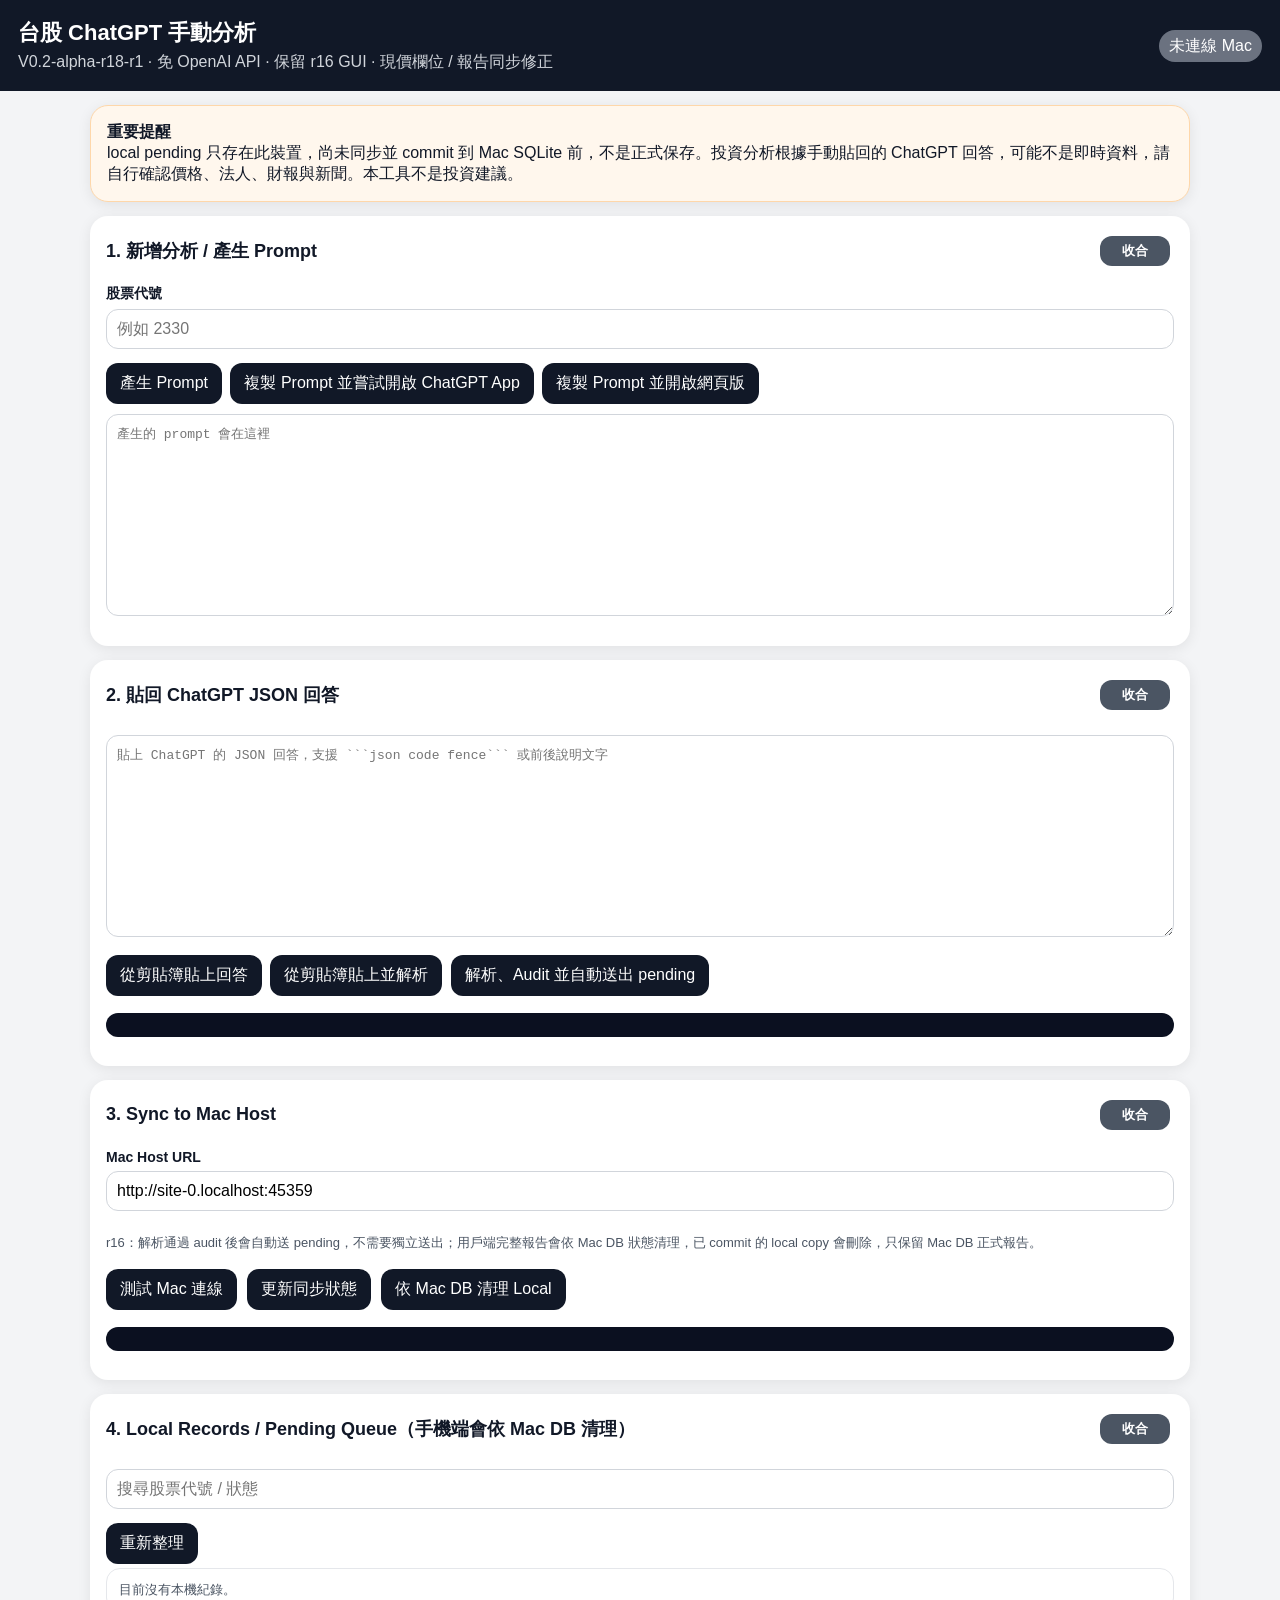
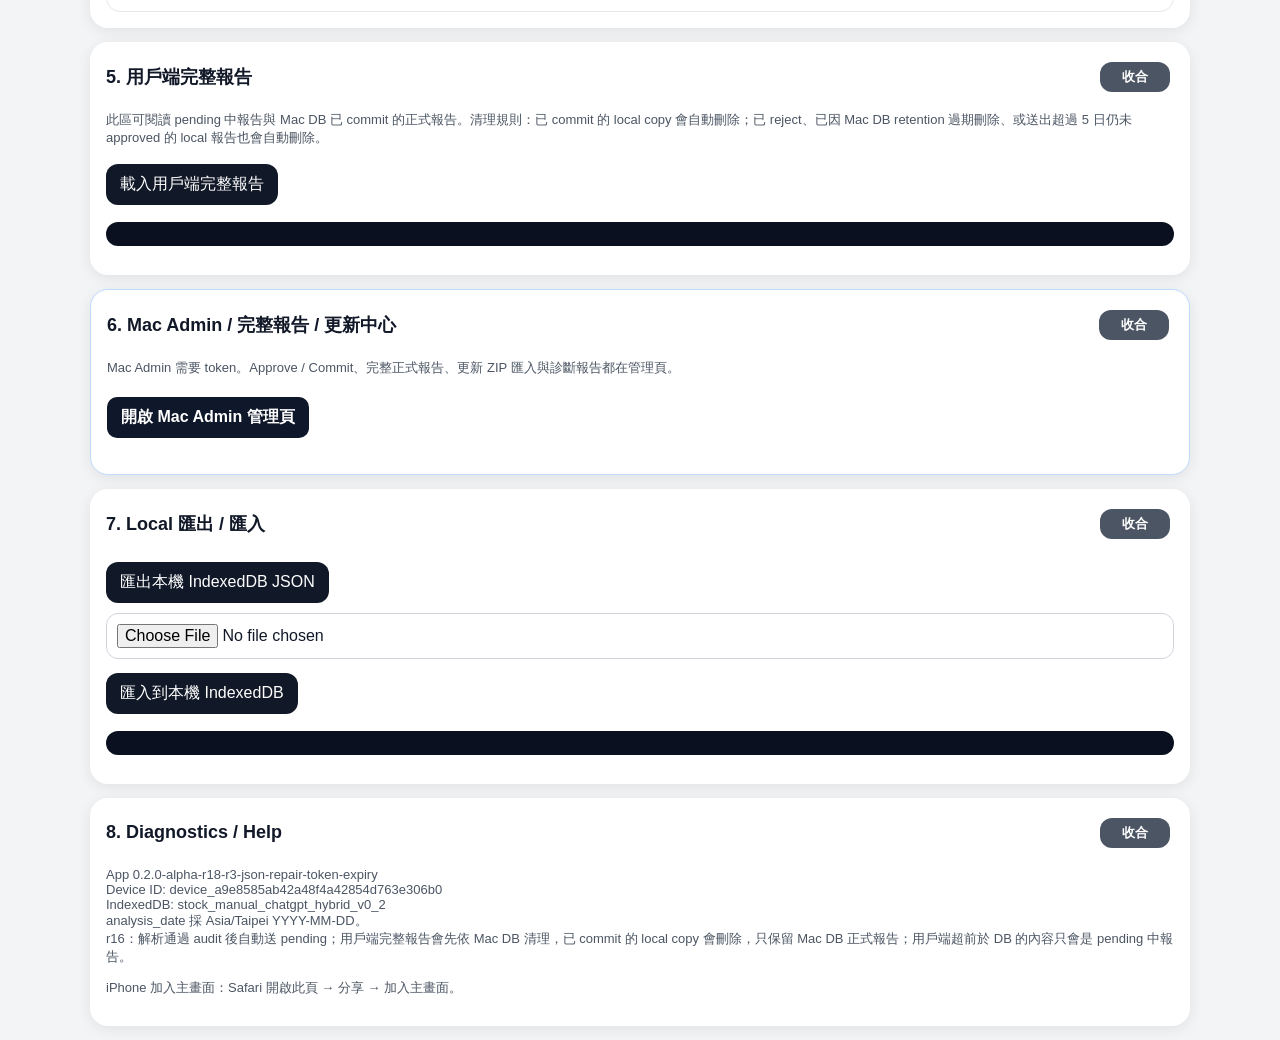
==== index.html @ 197cdb58 "Deploy r18-r3 frontend" ====
<!doctype html>
<html lang="zh-Hant">
<head>
  <meta charset="utf-8">
  <meta name="viewport" content="width=device-width, initial-scale=1, viewport-fit=cover">
  <meta name="apple-mobile-web-app-capable" content="yes">
  <meta name="apple-mobile-web-app-title" content="Stock Manual AI">
  <meta name="theme-color" content="#111827">
  <link rel="manifest" href="manifest.json">
  <link rel="stylesheet" href="styles.css">
  <title>台股 ChatGPT 手動分析 Hybrid V0.2-alpha</title>
</head>
<body>
  <header class="topbar">
    <div>
      <h1>台股 ChatGPT 手動分析</h1>
      <p>V0.2-alpha-r18-r1 · 免 OpenAI API · 保留 r16 GUI · 現價欄位 / 報告同步修正</p>
    </div>
    <span id="netBadge" class="badge">未連線 Mac</span>
  </header>

  <main class="layout">
    <section class="card warning">
      <b>重要提醒</b><br>
      local pending 只存在此裝置，尚未同步並 commit 到 Mac SQLite 前，不是正式保存。投資分析根據手動貼回的 ChatGPT 回答，可能不是即時資料，請自行確認價格、法人、財報與新聞。本工具不是投資建議。
    </section>

    <section class="card">
      <h2>1. 新增分析 / 產生 Prompt</h2>
      <label>股票代號</label>
      <input id="stockId" placeholder="例如 2330" inputmode="text">
      <button id="btnGenerate">產生 Prompt</button>
      <button id="btnCopyOpenChatGPTApp">複製 Prompt 並嘗試開啟 ChatGPT App</button>
      <button id="btnCopyOpenChatGPTWeb">複製 Prompt 並開啟網頁版</button>
      <textarea id="promptBox" rows="12" placeholder="產生的 prompt 會在這裡"></textarea>
    </section>

    <section class="card">
      <h2>2. 貼回 ChatGPT JSON 回答</h2>
      <textarea id="responseBox" rows="12" placeholder="貼上 ChatGPT 的 JSON 回答，支援 ```json code fence``` 或前後說明文字"></textarea>
      <button id="btnPasteResponse">從剪貼簿貼上回答</button>
      <button id="btnPasteParse">從剪貼簿貼上並解析</button>
      <button id="btnParseSave">解析、Audit 並自動送出 pending</button>
      <pre id="parseResult" class="output"></pre>
    </section>

    <section class="card">
      <h2>3. Sync to Mac Host</h2>
      <label>Mac Host URL</label>
      <input id="hostUrl" placeholder="http://192.168.x.x:8765">
      <p class="small">r16：解析通過 audit 後會自動送 pending，不需要獨立送出；用戶端完整報告會依 Mac DB 狀態清理，已 commit 的 local copy 會刪除，只保留 Mac DB 正式報告。</p>
      <div class="row">
        <button id="btnHealth">測試 Mac 連線</button>
        <button id="btnPullStatus">更新同步狀態</button>
        <button id="btnCleanupLocal">依 Mac DB 清理 Local</button>
      </div>
      <pre id="syncResult" class="output"></pre>
    </section>

    <section class="card">
      <h2>4. Local Records / Pending Queue（手機端會依 Mac DB 清理）</h2>
      <input id="searchBox" placeholder="搜尋股票代號 / 狀態">
      <button id="btnRefreshLocal">重新整理</button>
      <div id="localList" class="list"></div>
    </section>


    <section class="card">
      <h2>5. 用戶端完整報告</h2>
      <p class="small">此區可閱讀 pending 中報告與 Mac DB 已 commit 的正式報告。清理規則：已 commit 的 local copy 會自動刪除；已 reject、已因 Mac DB retention 過期刪除、或送出超過 5 日仍未 approved 的 local 報告也會自動刪除。</p>
      <button id="btnLoadClientReports">載入用戶端完整報告</button>
      <div id="clientReportList" class="list"></div>
      <pre id="clientReportResult" class="output"></pre>
    </section>
    <section class="card admin">
      <h2>6. Mac Admin / 完整報告 / 更新中心</h2>
      <p class="small">Mac Admin 需要 token。Approve / Commit、完整正式報告、更新 ZIP 匯入與診斷報告都在管理頁。</p>
      <p><a class="buttonlink" href="/admin.html">開啟 Mac Admin 管理頁</a></p>
    </section>

    <section class="card">
      <h2>7. Local 匯出 / 匯入</h2>
      <button id="btnExportLocal">匯出本機 IndexedDB JSON</button>
      <input type="file" id="importFile" accept="application/json">
      <button id="btnImportLocal">匯入到本機 IndexedDB</button>
      <pre id="backupResult" class="output"></pre>
    </section>

    <section class="card">
      <h2>8. Diagnostics / Help</h2>
      <div id="diagBox" class="small"></div>
      <p class="small">iPhone 加入主畫面：Safari 開啟此頁 → 分享 → 加入主畫面。</p>
    </section>
  </main>

<script src="app.js?v=r16"></script>
</body>
</html>
---- styles.css ----
:root{font-family:-apple-system,BlinkMacSystemFont,"Segoe UI",sans-serif;color:#111827;background:#f3f4f6}body{margin:0}.topbar{background:#111827;color:#fff;padding:18px;display:flex;justify-content:space-between;gap:12px;align-items:center}.topbar h1{margin:0;font-size:22px}.topbar p{margin:4px 0 0;color:#d1d5db}.layout{max-width:1100px;margin:0 auto;padding:14px;display:grid;gap:14px}.card{background:#fff;border-radius:18px;padding:16px;box-shadow:0 3px 14px rgba(0,0,0,.08)}.card h2{margin-top:0;font-size:18px}.warning{background:#fff7ed;border:1px solid #fed7aa}.admin{border:1px solid #bfdbfe}label{display:block;margin-top:10px;font-size:14px;font-weight:600}input,textarea{width:100%;box-sizing:border-box;margin:6px 0 10px;border:1px solid #d1d5db;border-radius:12px;padding:10px;font:inherit}textarea{font-family:ui-monospace,SFMono-Regular,Menlo,monospace;font-size:13px}button,.buttonlink{border:0;background:#111827;color:#fff;padding:10px 14px;border-radius:12px;text-decoration:none;display:inline-block;margin:4px 4px 4px 0;font:inherit}button.secondary{background:#4b5563}button.danger{background:#991b1b}.badge{background:#6b7280;border-radius:999px;padding:6px 10px;white-space:nowrap}.badge.ok{background:#047857}.badge.warn{background:#b45309}.row{display:flex;gap:6px;flex-wrap:wrap}.output{background:#0b1020;color:#d1fae5;padding:12px;border-radius:12px;overflow:auto;max-height:320px}.list{display:grid;gap:10px}.item{border:1px solid #e5e7eb;border-radius:14px;padding:12px}.item h3{margin:0 0 6px}.meta{font-size:13px;color:#4b5563}.status{font-weight:700;padding:3px 8px;border-radius:999px;background:#e5e7eb}.status.pending_local{background:#fef3c7}.status.pending_submitted{background:#dbeafe}.status.approved{background:#ccfbf1}.status.committed{background:#dcfce7}.status.rejected,.status.failed,.status.sync_error{background:#fee2e2}.status.duplicate_blocked,.status.revision_required{background:#fde68a}.small{font-size:13px;color:#4b5563;white-space:pre-wrap}@media(max-width:700px){.topbar{display:block}.layout{padding:10px}.card{border-radius:14px;padding:12px}button,.buttonlink{width:100%;text-align:center}.row button{width:auto}.topbar h1{font-size:20px}}
.admin-hero { border-bottom: 1px solid #ddd; }
.danger-note { border-left: 5px solid #b45309; }
.record details pre { white-space: pre-wrap; overflow-x: auto; }
code { background: rgba(0,0,0,0.06); padding: 0.1rem 0.25rem; border-radius: 0.25rem; }

button:disabled{background:#9ca3af;color:#f3f4f6;cursor:not-allowed}
.buttonlink{display:inline-block;background:#0f172a;color:white;text-decoration:none;padding:10px 14px;border-radius:10px;font-weight:700}
.buttonlink:visited{color:white}

.report-detail { white-space: normal; }
.report-readable { display: grid; gap: 12px; }
.report-header-card { background:#f8fafc; border:1px solid #e5e7eb; border-radius:16px; padding:14px; }
.score-grid { display:grid; grid-template-columns: repeat(auto-fit, minmax(140px, 1fr)); gap:10px; margin:10px 0; }
.score-card { background:#fff; border:1px solid #e5e7eb; border-radius:14px; padding:12px; }
.score-number { font-size:24px; font-weight:800; }
.report-section { background:#fff; border:1px solid #e5e7eb; border-radius:14px; padding:12px; }
.price-grid { display:grid; grid-template-columns: repeat(auto-fit, minmax(180px, 1fr)); gap:10px; }
.price-card { border-left:4px solid #0f172a; background:#f8fafc; border-radius:12px; padding:10px; }
.report-section ul { padding-left: 22px; }
.raw-box { white-space: pre-wrap; max-height: 260px; overflow:auto; background:#0b1020; color:#d1fae5; padding:10px; border-radius:12px; }

/* r10: committed report readability + resizable reading pane */
.report-detail.output {
  background: #ffffff;
  color: #111827;
  border: 1px solid #d1d5db;
  box-shadow: inset 0 0 0 1px rgba(17,24,39,0.03);
  max-height: none;
  min-height: 420px;
  height: 62vh;
  resize: vertical;
  overflow: auto;
  line-height: 1.62;
}
.report-detail.output * { color: inherit; }
.report-readable {
  color: #111827;
  font-size: 16px;
}
.report-readable p,
.report-readable li,
.report-readable .small {
  color: #374151;
}
.report-readable h2,
.report-readable h3,
.report-readable h4,
.report-readable b {
  color: #0f172a;
}
.report-header-card {
  background: #f8fafc;
  border: 1px solid #cbd5e1;
  color: #111827;
}
.report-section {
  background: #ffffff;
  border: 1px solid #cbd5e1;
  color: #111827;
}
.score-grid { align-items: stretch; }
.score-card {
  background: #f9fafb;
  border: 1px solid #d1d5db;
  color: #111827;
}
.score-number {
  color: #0f172a !important;
}
.price-card {
  background: #f8fafc;
  border: 1px solid #dbe2ea;
  border-left: 5px solid #1e3a8a;
  color: #111827;
}
.report-readable code {
  color: #111827;
  background: #e5e7eb;
}
.report-resize-hint {
  color: #4b5563;
  font-size: 13px;
  margin: 6px 0 10px;
}
.report-toolbar {
  display:flex;
  gap:8px;
  flex-wrap:wrap;
  align-items:center;
  margin: 8px 0 10px;
}
.report-toolbar button { padding: 8px 10px; }
@media(max-width:700px){
  .report-detail.output { min-height: 360px; height: 58vh; resize: vertical; }
  .report-readable { font-size: 16px; }
  .report-readable h2 { font-size: 19px; }
  .score-number { font-size: 22px; }
}

/* r16: collapsible sections and compact report cards */
.card{position:relative}
.card>h2{display:flex;align-items:center;justify-content:space-between;gap:10px;cursor:default}
.collapse-toggle{font-size:13px;padding:6px 10px;margin-left:auto;min-width:70px}
.card.collapsed > :not(h2){display:none!important}
.compact-report-card .embedded-report{margin-top:12px;border-top:1px solid #e5e7eb;padding-top:12px}
.client-report-readable{margin-top:10px}
@media(max-width:700px){.collapse-toggle{width:auto!important}.card>h2{font-size:17px}}

/* r16: horizontal report rows */
.report-row-card{padding:0.95rem 1rem;}
.report-row-main{display:grid;grid-template-columns:minmax(220px,2.1fr) minmax(130px,0.85fr) minmax(130px,0.9fr) minmax(110px,0.7fr);gap:0.65rem 1rem;align-items:center;color:#111827;}
.report-row-main .report-col{font-size:0.98rem;color:#374151;}
.report-row-main .report-name{font-size:1.12rem;color:#111827;}
.label-inline{display:block;font-size:0.78rem;color:#6b7280;font-weight:700;margin-bottom:0.12rem;}
.report-actions{margin-top:0.65rem;}
@media (max-width: 760px){.report-row-main{grid-template-columns:1fr;gap:0.35rem}.report-row-main .report-name{font-size:1.08rem}.report-actions button{width:100%;}}


/* r18-r1 minimal layout hardening: preserve r16 UI, only prevent overflow/cropped pending/report rows */
.record, .item, .report-readable, .report-detail, .output { max-width: 100%; box-sizing: border-box; }
.record code, .item code, .meta code, code { overflow-wrap: anywhere; word-break: break-word; white-space: normal; }
.record pre, .item pre, details pre, .raw-box { white-space: pre-wrap; overflow-wrap: anywhere; word-break: break-word; }
.report-row-main { min-width: 0; }
.report-row-main .report-col, .report-row-main .report-name { min-width: 0; overflow-wrap: anywhere; }


/* r18-r2 final polish: prevent approved/pending badges from overlapping title text */
.badge,
.status,
.status-badge,
.status-inline {
  display: inline-flex;
  align-items: center;
  max-width: 100%;
  width: auto;
  white-space: nowrap;
  line-height: 1.25;
  margin-left: 0.35rem;
  vertical-align: baseline;
}
.record b + .badge,
.record b + .status,
.report-name b + .status {
  margin-left: 0.5rem;
}
@media (max-width: 760px) {
  .badge,
  .status,
  .status-badge,
  .status-inline {
    display: inline-flex;
    margin-top: 0.25rem;
    margin-left: 0.25rem;
  }
}

/* Place current price as a primary reference before entry-price / target sections */
.price-highlight {
  display: block;
  margin: 0.75rem 0 0.85rem 0;
  padding: 0.75rem 0.9rem;
  border: 1px solid #cbd5e1;
  border-radius: 12px;
  background: #f8fafc;
  font-weight: 600;
  overflow-wrap: anywhere;
}
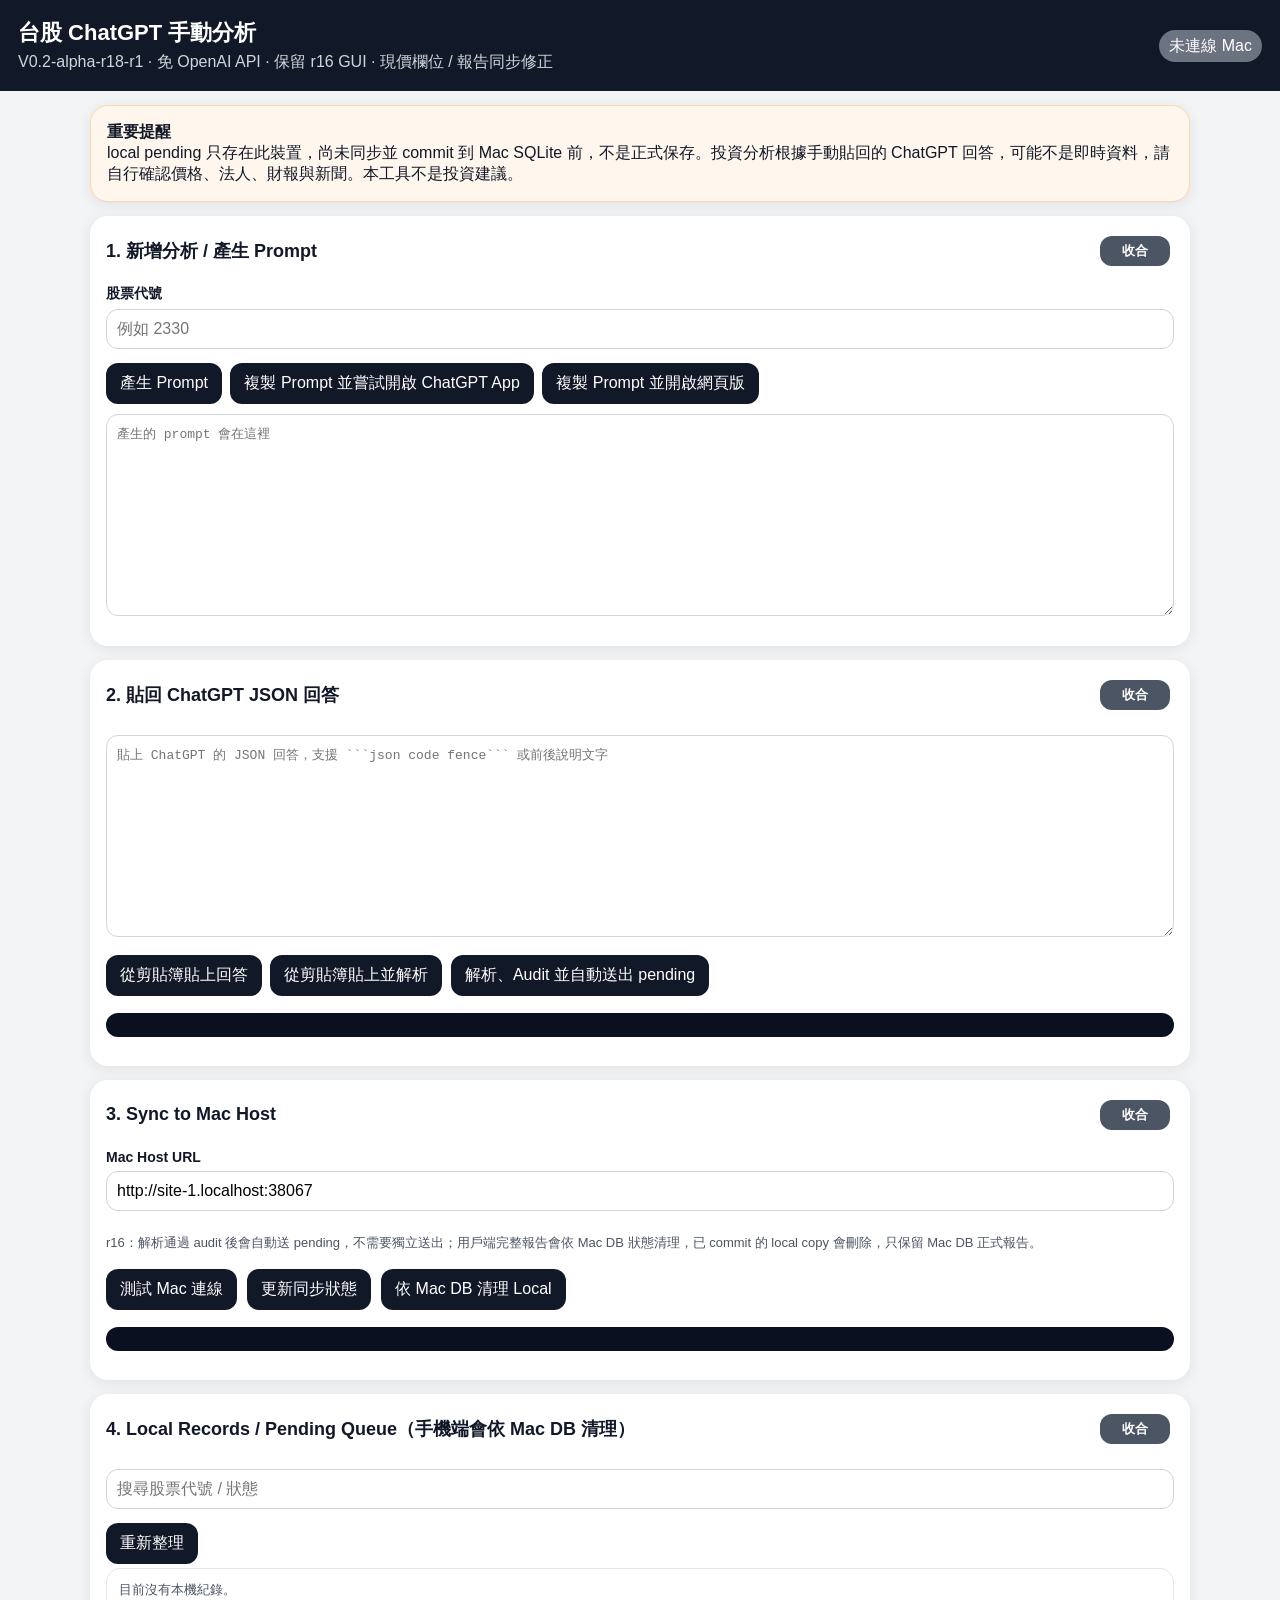
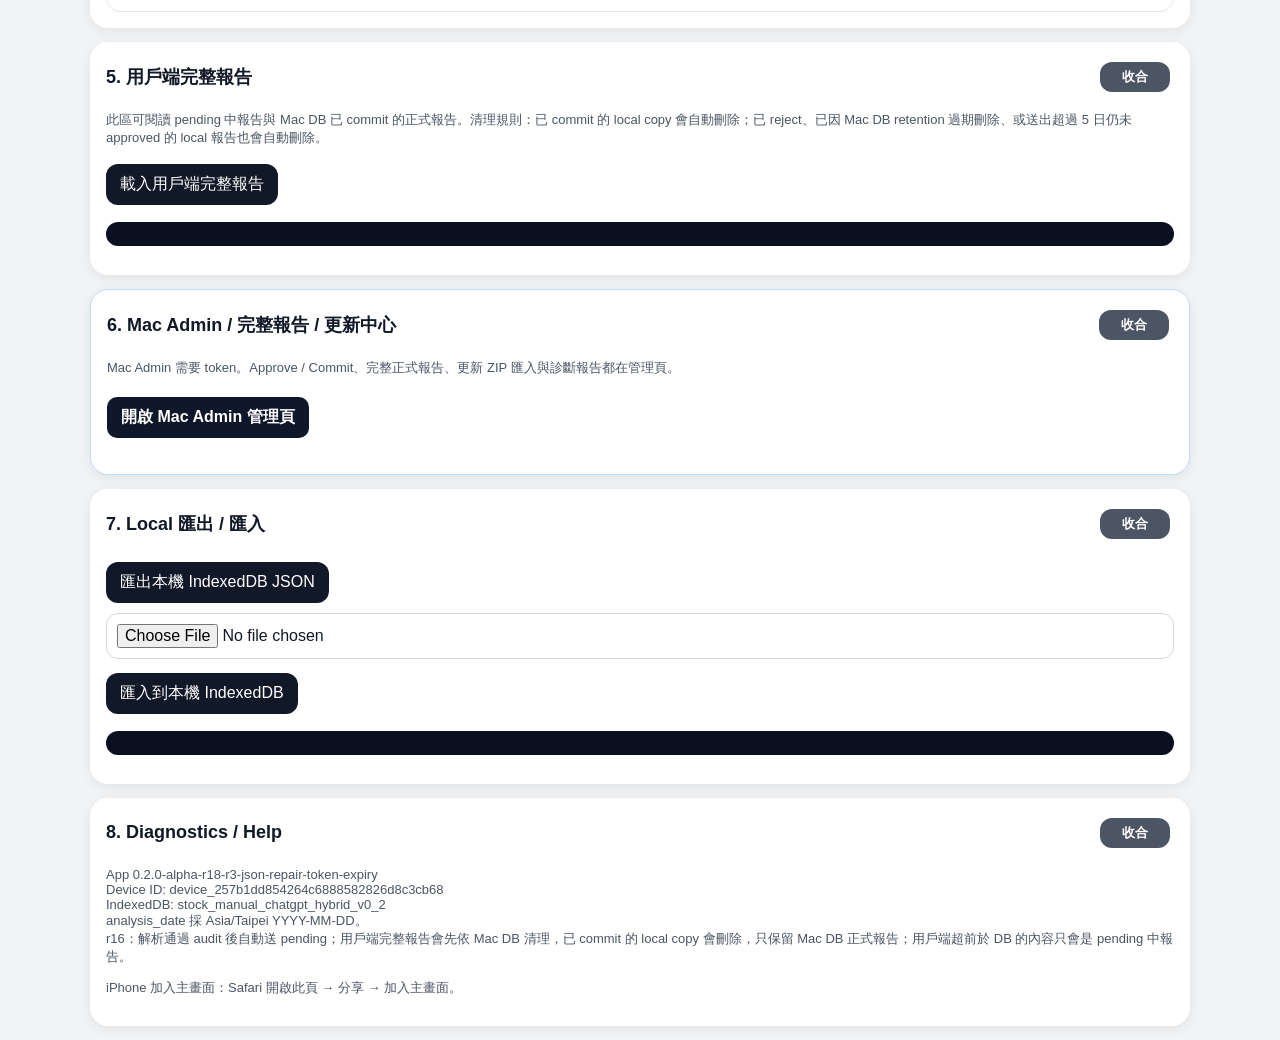
==== commit db1c010d: "r5_fix" ====
--- a/index.html
+++ b/index.html
@@ -75,7 +75,7 @@
     <section class="card admin">
       <h2>6. Mac Admin / 完整報告 / 更新中心</h2>
       <p class="small">Mac Admin 需要 token。Approve / Commit、完整正式報告、更新 ZIP 匯入與診斷報告都在管理頁。</p>
-      <p><a class="buttonlink" href="/admin.html">開啟 Mac Admin 管理頁</a></p>
+      <p><a class="buttonlink" href="admin.html">開啟 Mac Admin 管理頁</a></p>
     </section>
 
     <section class="card">
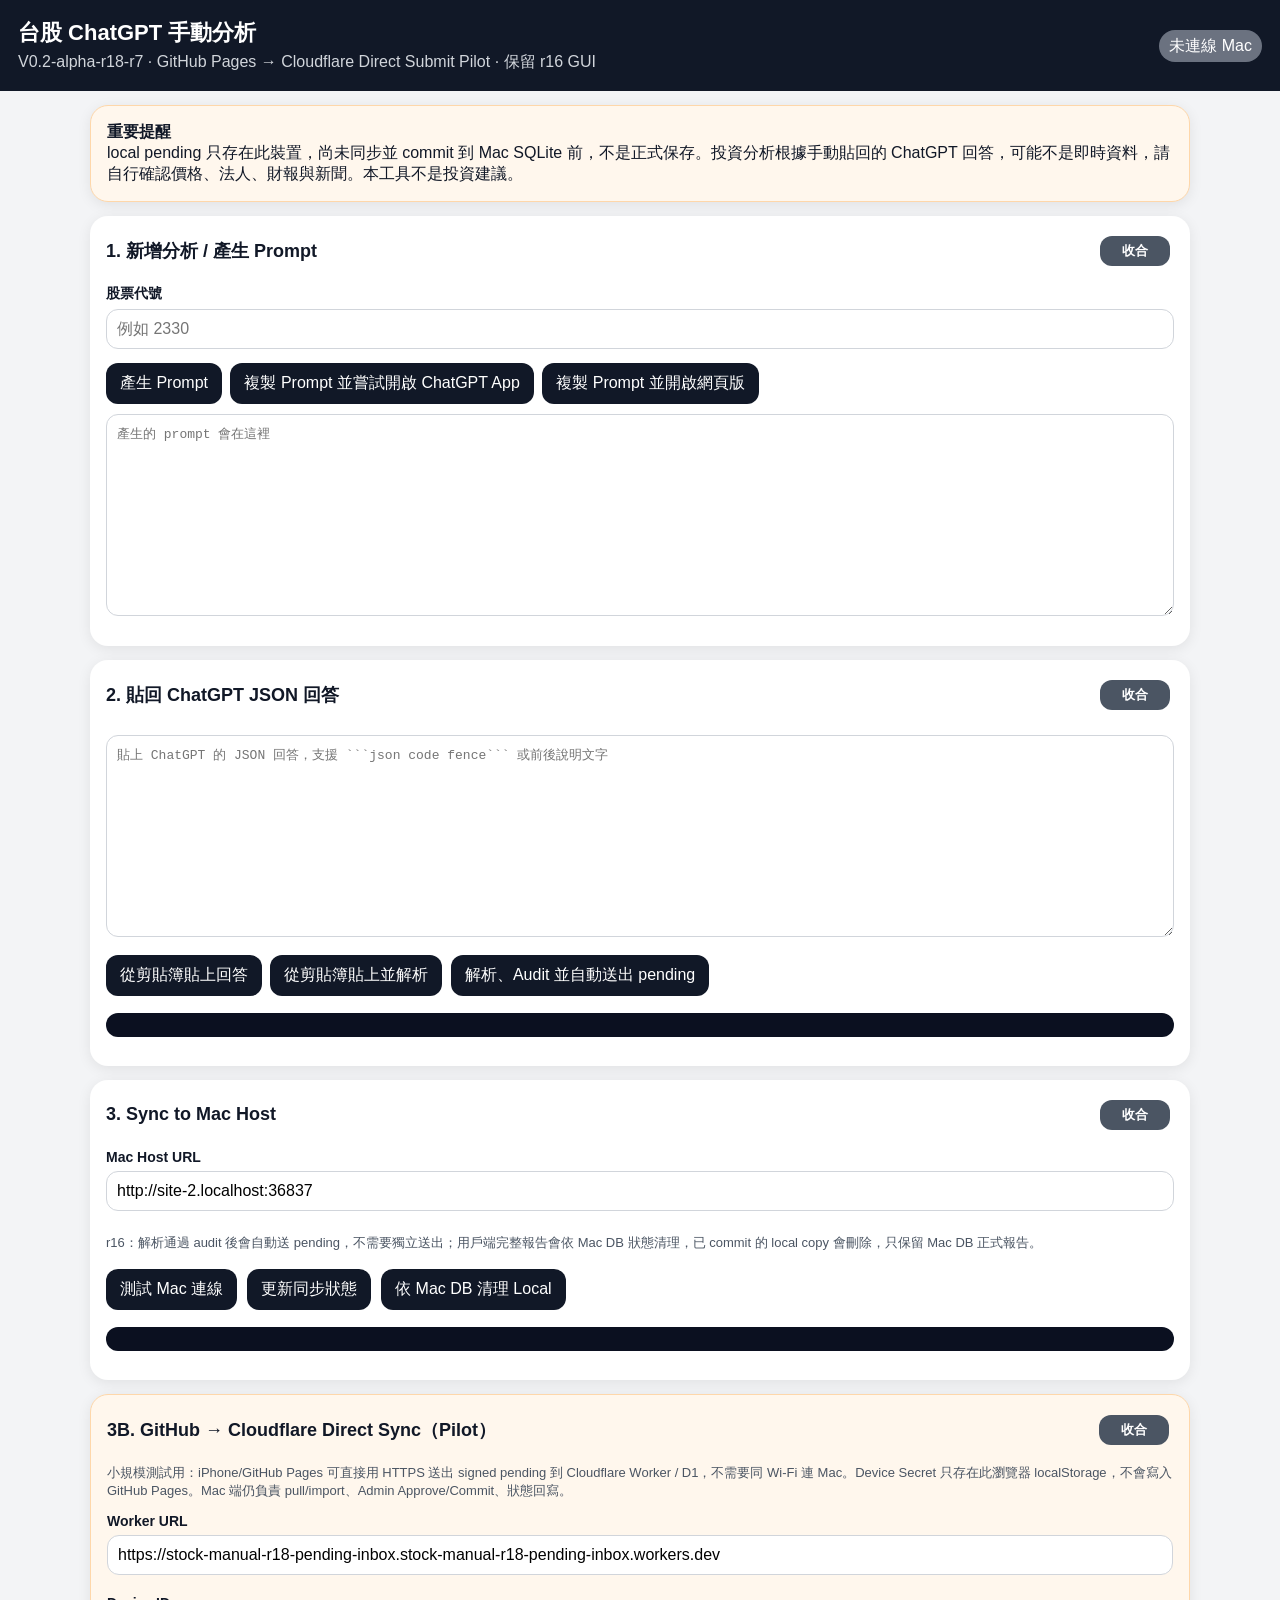
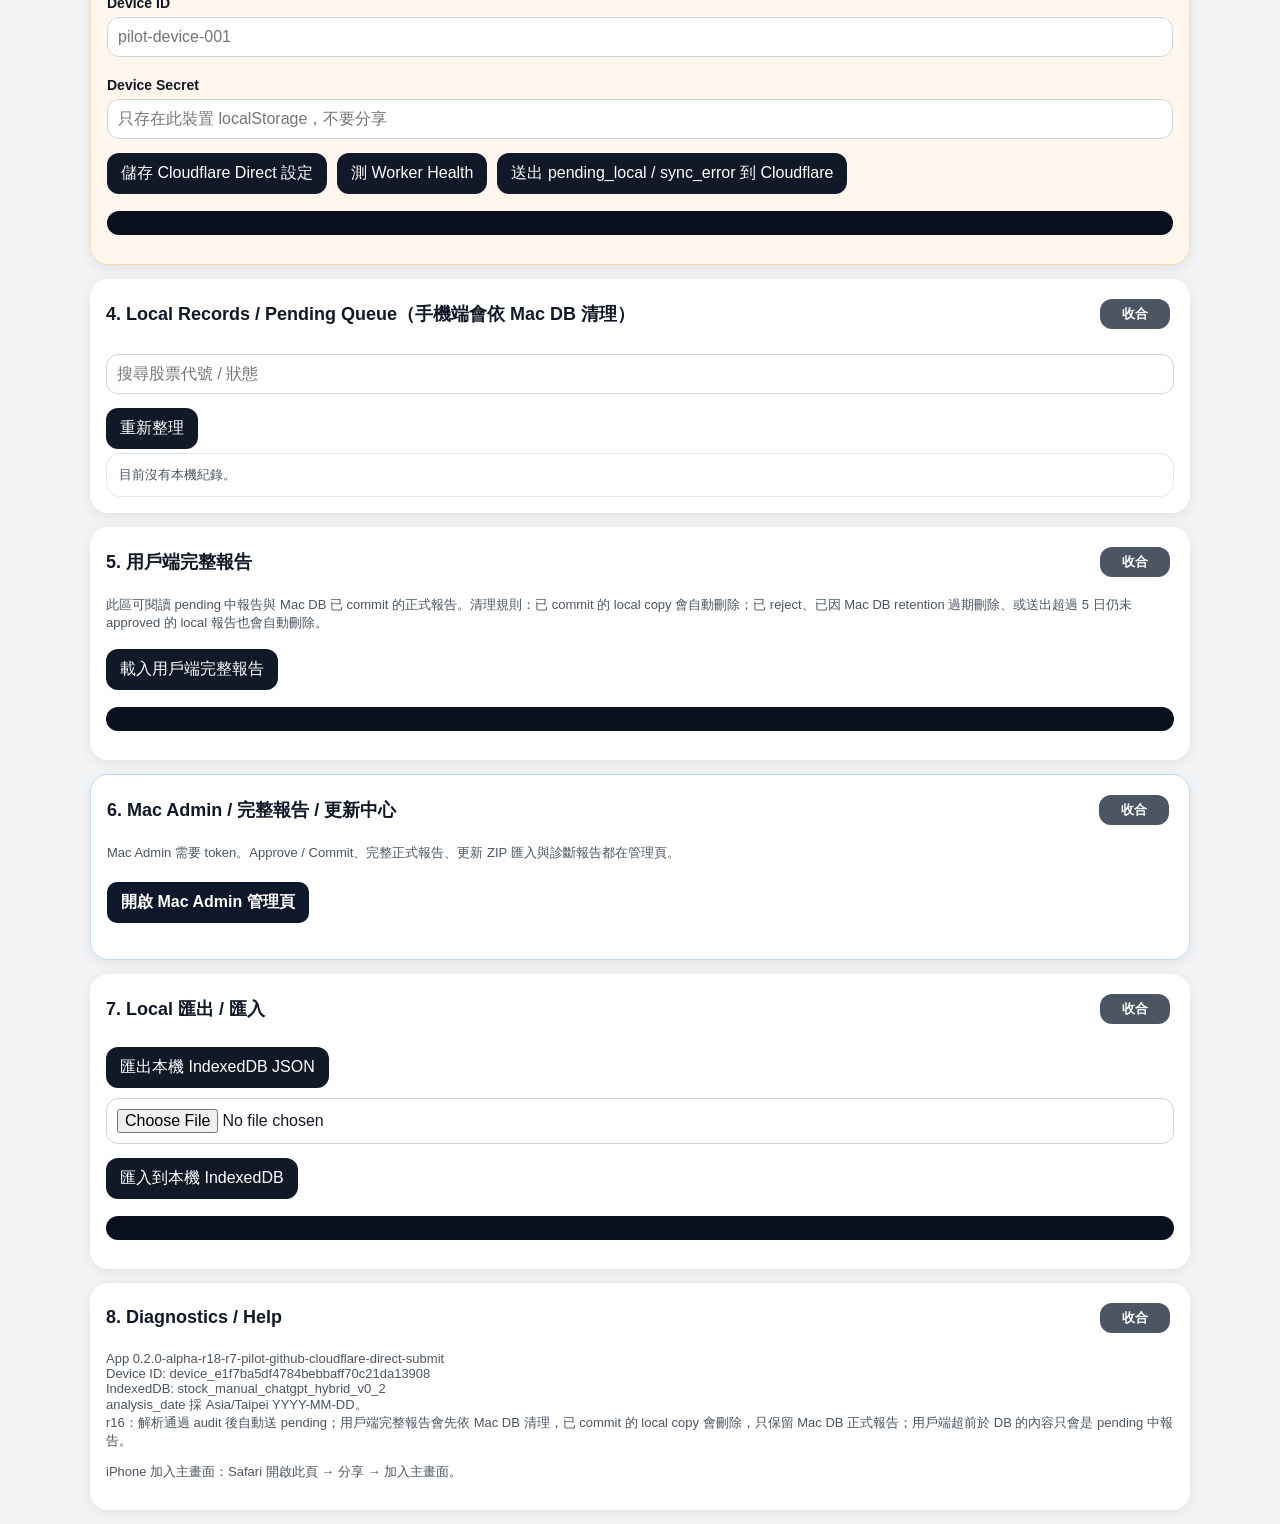
==== commit 4b7e7b7e: "r18-r7-r1" ====
--- a/index.html
+++ b/index.html
@@ -14,7 +14,7 @@
   <header class="topbar">
     <div>
       <h1>台股 ChatGPT 手動分析</h1>
-      <p>V0.2-alpha-r18-r1 · 免 OpenAI API · 保留 r16 GUI · 現價欄位 / 報告同步修正</p>
+      <p>V0.2-alpha-r18-r7 · GitHub Pages → Cloudflare Direct Submit Pilot · 保留 r16 GUI</p>
     </div>
     <span id="netBadge" class="badge">未連線 Mac</span>
   </header>
@@ -57,6 +57,25 @@
       <pre id="syncResult" class="output"></pre>
     </section>
 
+
+
+    <section class="card warning">
+      <h2>3B. GitHub → Cloudflare Direct Sync（Pilot）</h2>
+      <p class="small">小規模測試用：iPhone/GitHub Pages 可直接用 HTTPS 送出 signed pending 到 Cloudflare Worker / D1，不需要同 Wi-Fi 連 Mac。Device Secret 只存在此瀏覽器 localStorage，不會寫入 GitHub Pages。Mac 端仍負責 pull/import、Admin Approve/Commit、狀態回寫。</p>
+      <label>Worker URL</label>
+      <input id="cloudWorkerUrl" placeholder="https://stock-manual-r18-pending-inbox....workers.dev">
+      <label>Device ID</label>
+      <input id="cloudDeviceId" placeholder="pilot-device-001">
+      <label>Device Secret</label>
+      <input id="cloudDeviceSecret" type="password" placeholder="只存在此裝置 localStorage，不要分享">
+      <div class="row">
+        <button id="btnCloudSave">儲存 Cloudflare Direct 設定</button>
+        <button id="btnCloudWorkerHealth">測 Worker Health</button>
+        <button id="btnCloudSubmitAll">送出 pending_local / sync_error 到 Cloudflare</button>
+      </div>
+      <pre id="cloudSyncResult" class="output"></pre>
+    </section>
+
     <section class="card">
       <h2>4. Local Records / Pending Queue（手機端會依 Mac DB 清理）</h2>
       <input id="searchBox" placeholder="搜尋股票代號 / 狀態">
@@ -93,6 +112,6 @@
     </section>
   </main>
 
-<script src="app.js?v=r16"></script>
+<script src="app.js?v=r18r7"></script>
 </body>
 </html>
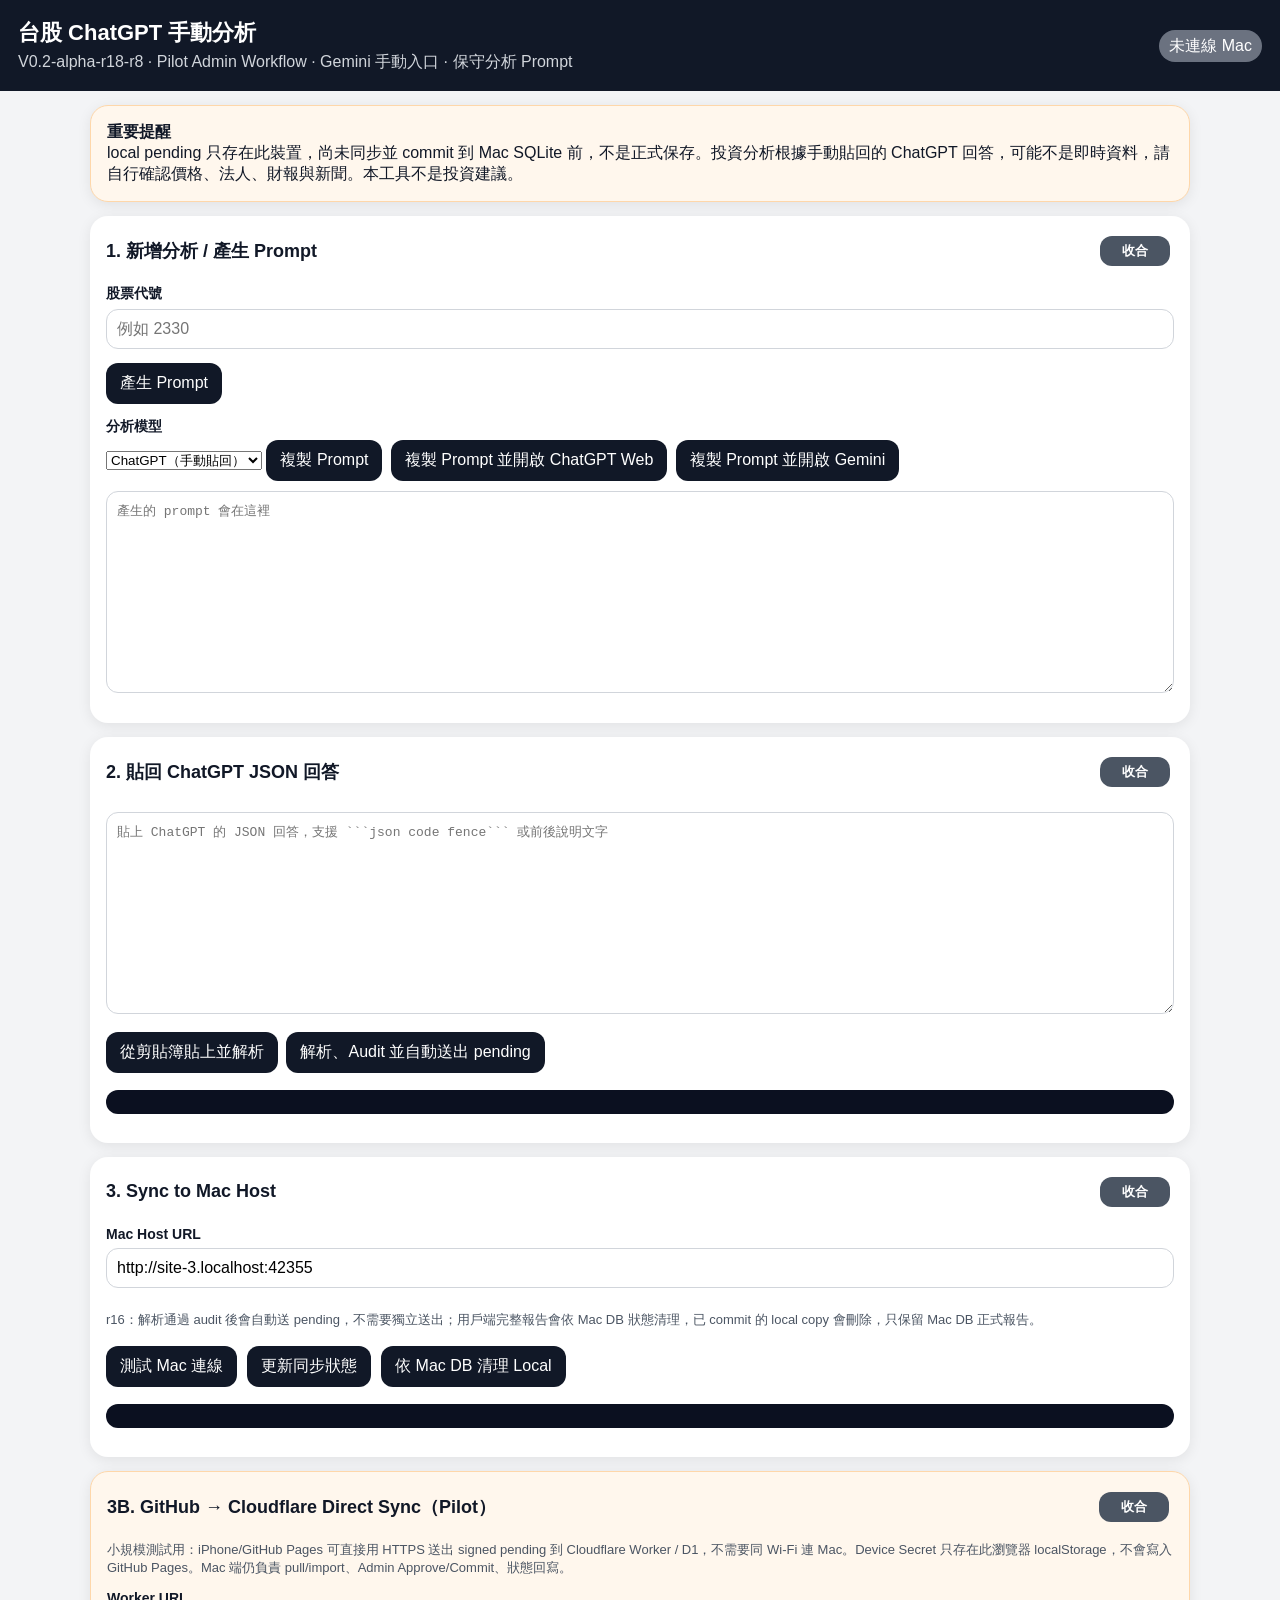
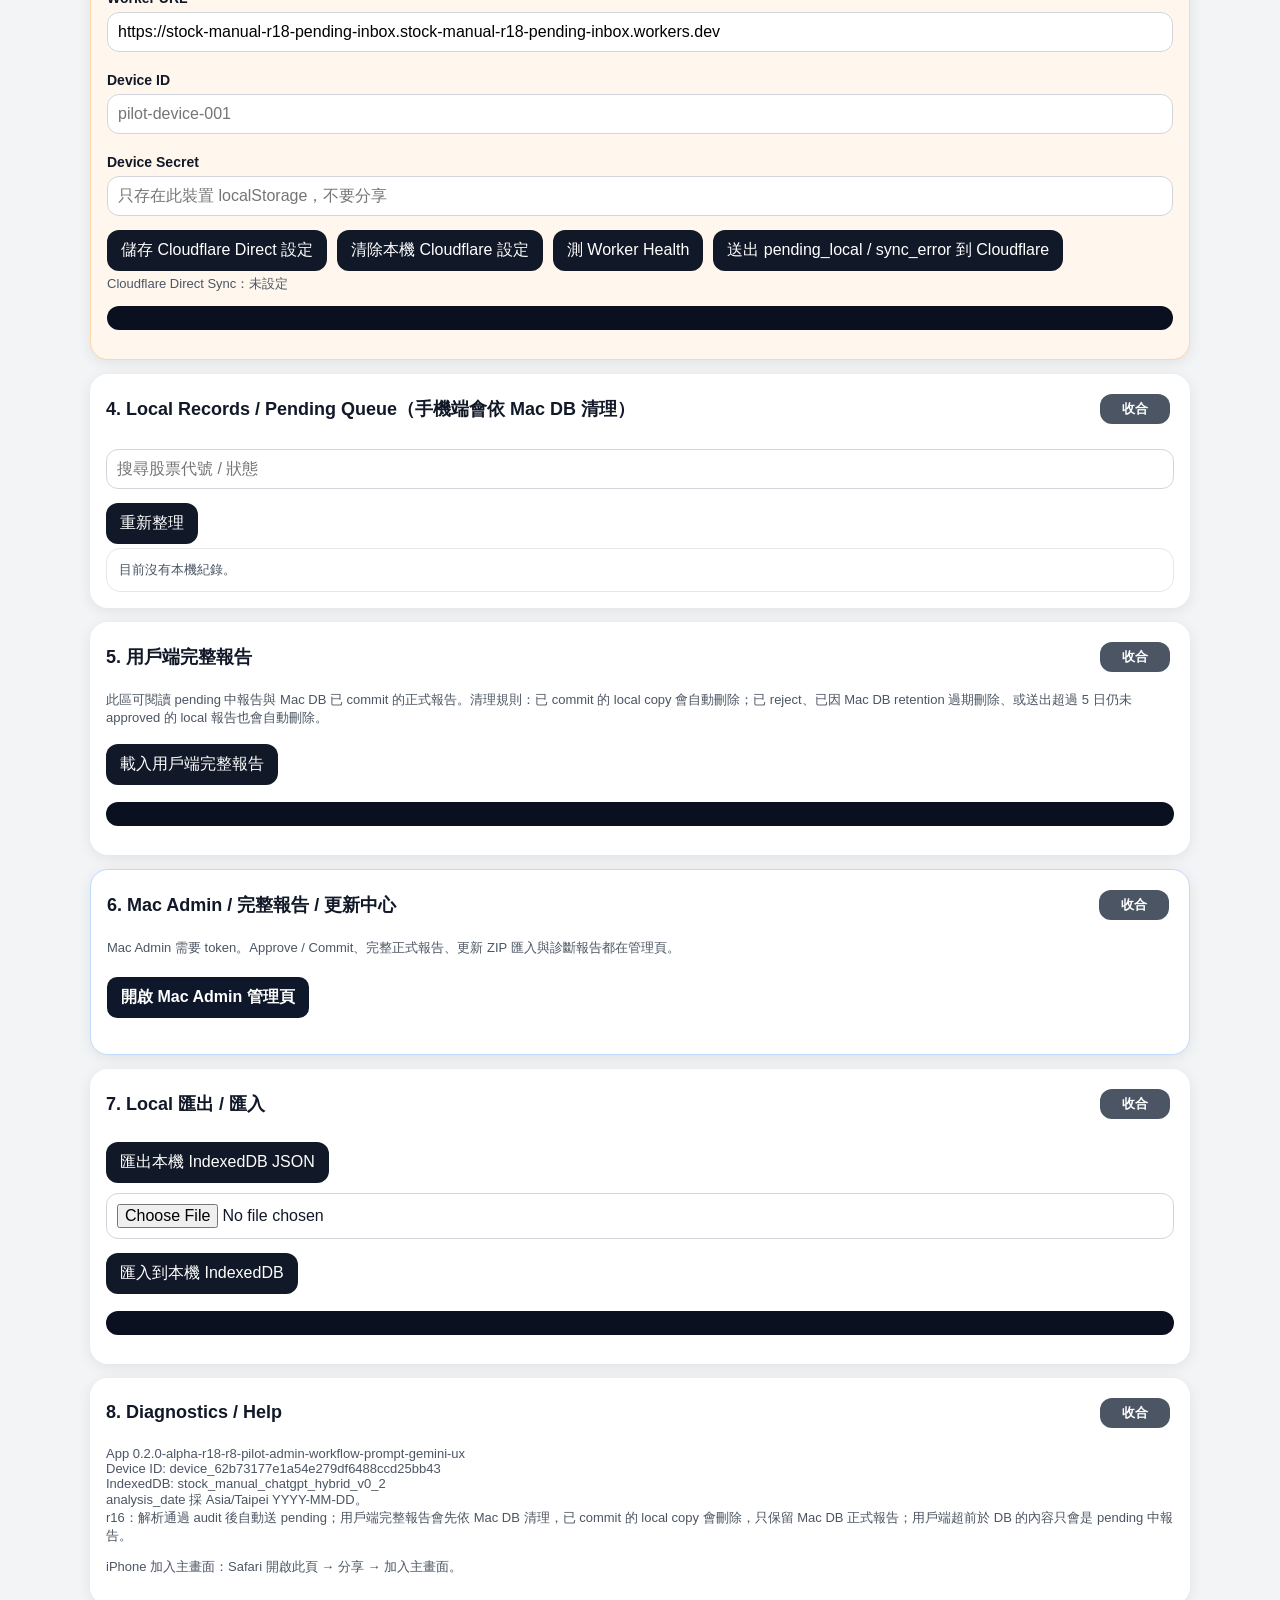
==== commit 49eb7249: "r18-r8" ====
--- a/index.html
+++ b/index.html
@@ -14,7 +14,7 @@
   <header class="topbar">
     <div>
       <h1>台股 ChatGPT 手動分析</h1>
-      <p>V0.2-alpha-r18-r7 · GitHub Pages → Cloudflare Direct Submit Pilot · 保留 r16 GUI</p>
+      <p>V0.2-alpha-r18-r8 · Pilot Admin Workflow · Gemini 手動入口 · 保守分析 Prompt</p>
     </div>
     <span id="netBadge" class="badge">未連線 Mac</span>
   </header>
@@ -30,15 +30,21 @@
       <label>股票代號</label>
       <input id="stockId" placeholder="例如 2330" inputmode="text">
       <button id="btnGenerate">產生 Prompt</button>
-      <button id="btnCopyOpenChatGPTApp">複製 Prompt 並嘗試開啟 ChatGPT App</button>
-      <button id="btnCopyOpenChatGPTWeb">複製 Prompt 並開啟網頁版</button>
+      <label>分析模型</label>
+      <select id="analysisModel">
+        <option value="chatgpt">ChatGPT（手動貼回）</option>
+        <option value="gemini">Gemini（手動貼回）</option>
+        <option value="manual">其他 / Manual</option>
+      </select>
+      <button id="btnCopyPrompt">複製 Prompt</button>
+      <button id="btnCopyOpenChatGPTWeb">複製 Prompt 並開啟 ChatGPT Web</button>
+      <button id="btnCopyOpenGemini">複製 Prompt 並開啟 Gemini</button>
       <textarea id="promptBox" rows="12" placeholder="產生的 prompt 會在這裡"></textarea>
     </section>
 
     <section class="card">
       <h2>2. 貼回 ChatGPT JSON 回答</h2>
       <textarea id="responseBox" rows="12" placeholder="貼上 ChatGPT 的 JSON 回答，支援 ```json code fence``` 或前後說明文字"></textarea>
-      <button id="btnPasteResponse">從剪貼簿貼上回答</button>
       <button id="btnPasteParse">從剪貼簿貼上並解析</button>
       <button id="btnParseSave">解析、Audit 並自動送出 pending</button>
       <pre id="parseResult" class="output"></pre>
@@ -70,9 +76,11 @@
       <input id="cloudDeviceSecret" type="password" placeholder="只存在此裝置 localStorage，不要分享">
       <div class="row">
         <button id="btnCloudSave">儲存 Cloudflare Direct 設定</button>
+        <button id="btnCloudClear">清除本機 Cloudflare 設定</button>
         <button id="btnCloudWorkerHealth">測 Worker Health</button>
         <button id="btnCloudSubmitAll">送出 pending_local / sync_error 到 Cloudflare</button>
       </div>
+      <div id="cloudConfigStatus" class="small"></div>
       <pre id="cloudSyncResult" class="output"></pre>
     </section>
 
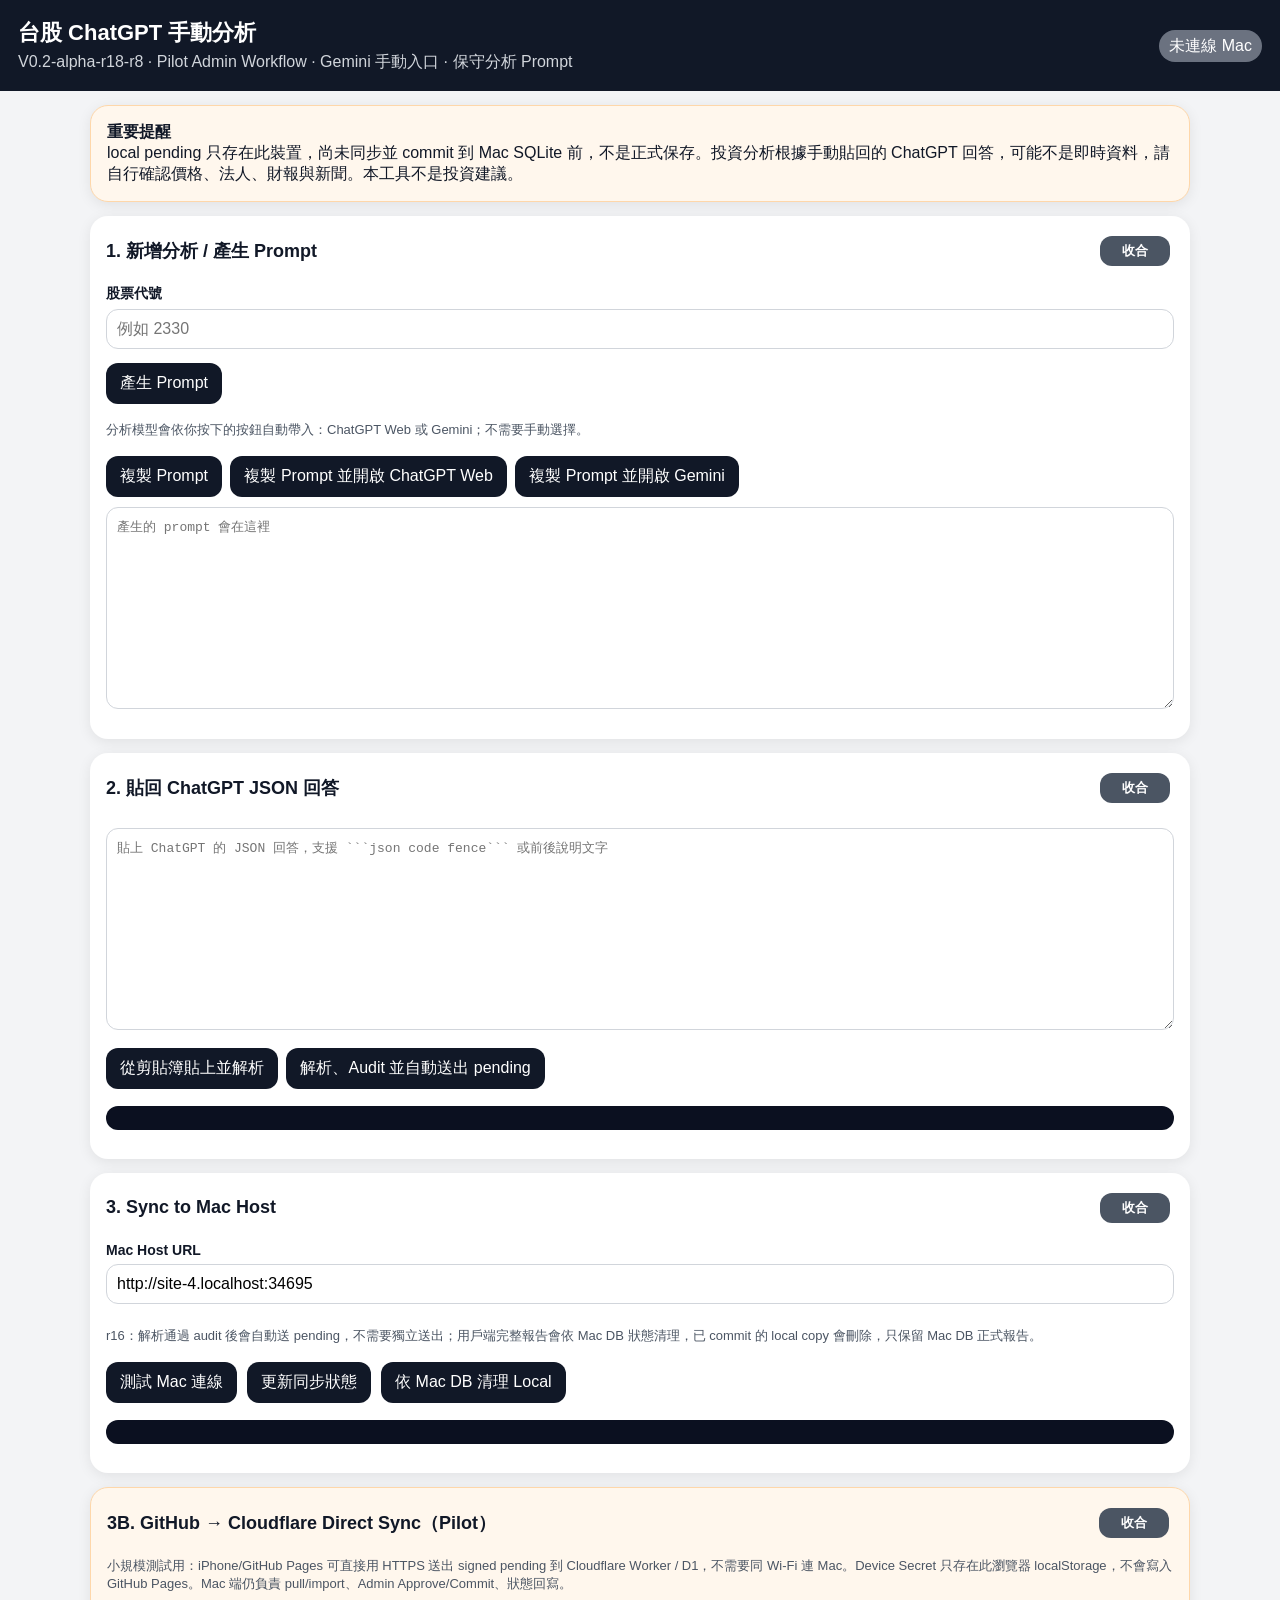
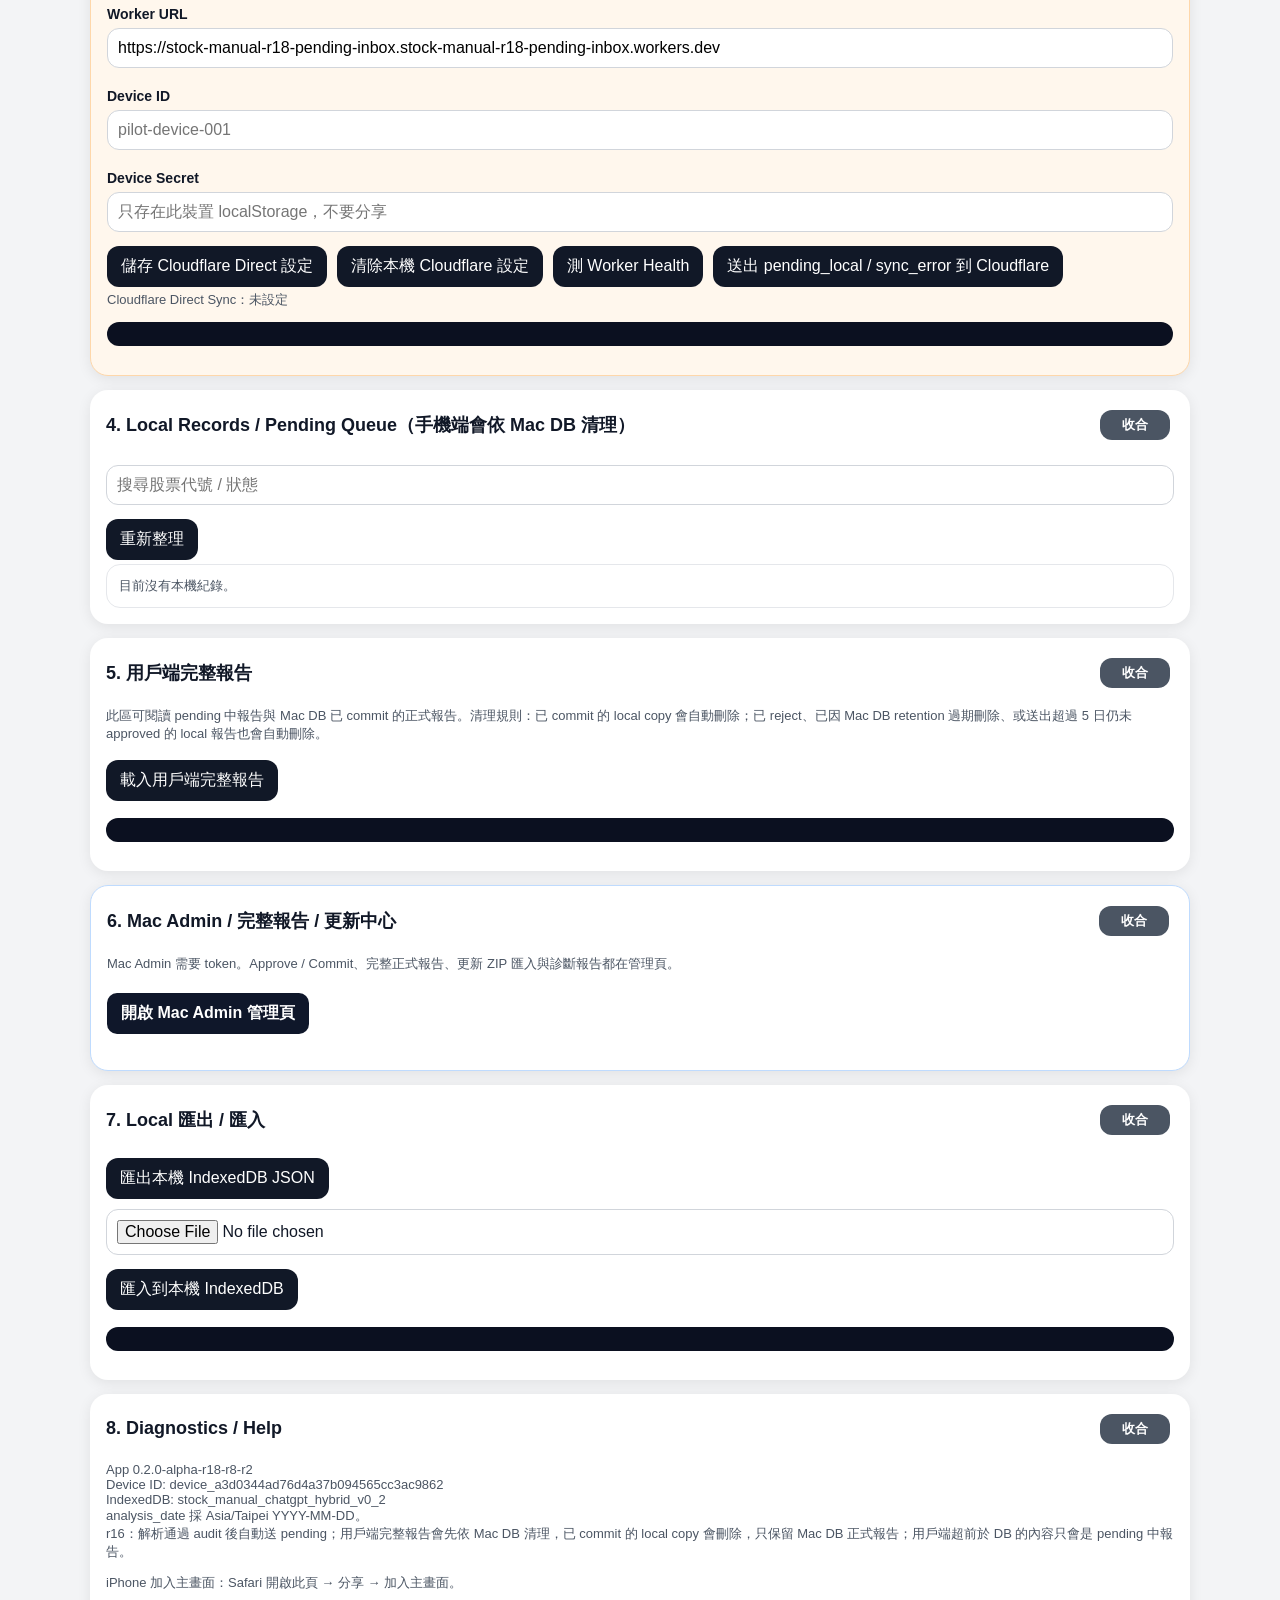
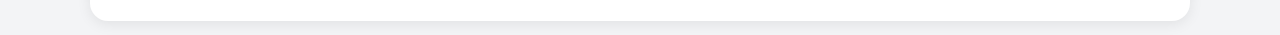
==== commit d5dedcb8: "r18-r8-r2" ====
--- a/index.html
+++ b/index.html
@@ -30,12 +30,7 @@
       <label>股票代號</label>
       <input id="stockId" placeholder="例如 2330" inputmode="text">
       <button id="btnGenerate">產生 Prompt</button>
-      <label>分析模型</label>
-      <select id="analysisModel">
-        <option value="chatgpt">ChatGPT（手動貼回）</option>
-        <option value="gemini">Gemini（手動貼回）</option>
-        <option value="manual">其他 / Manual</option>
-      </select>
+      <p class="small">分析模型會依你按下的按鈕自動帶入：ChatGPT Web 或 Gemini；不需要手動選擇。</p>
       <button id="btnCopyPrompt">複製 Prompt</button>
       <button id="btnCopyOpenChatGPTWeb">複製 Prompt 並開啟 ChatGPT Web</button>
       <button id="btnCopyOpenGemini">複製 Prompt 並開啟 Gemini</button>
